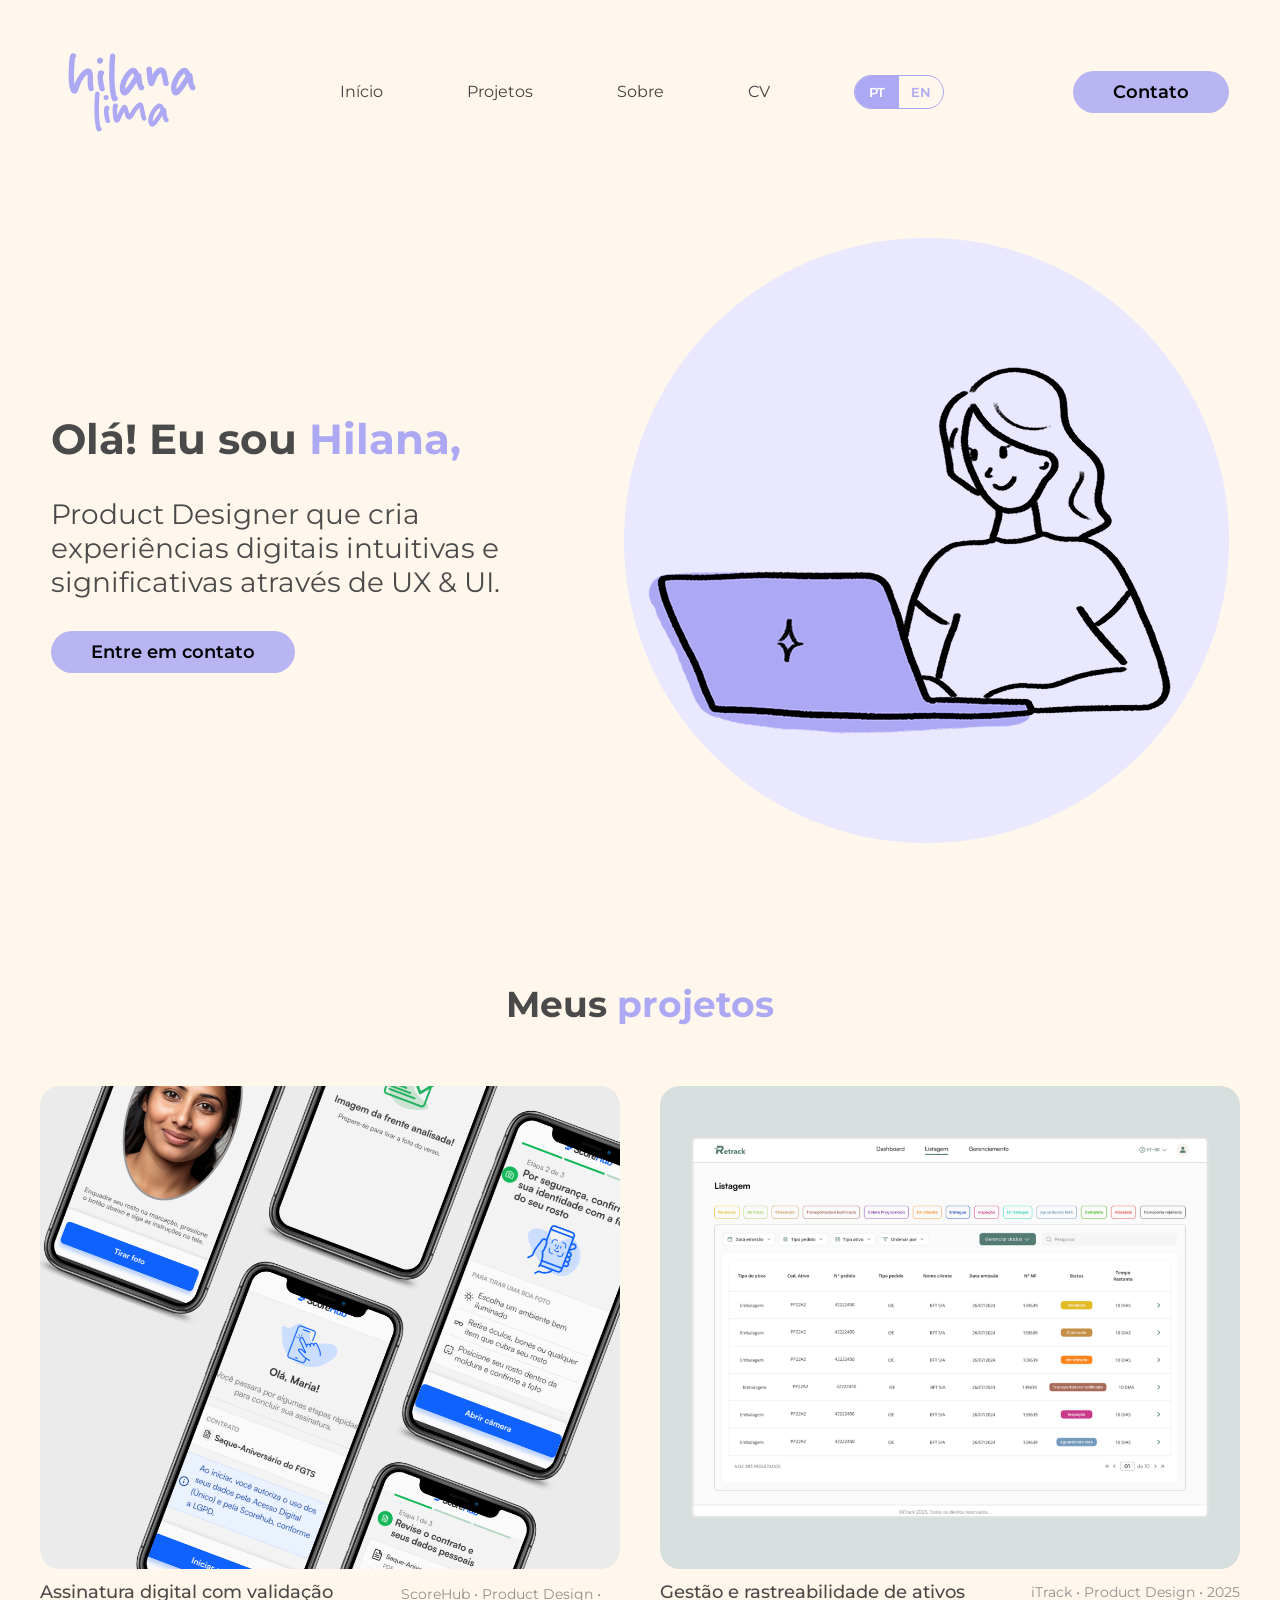
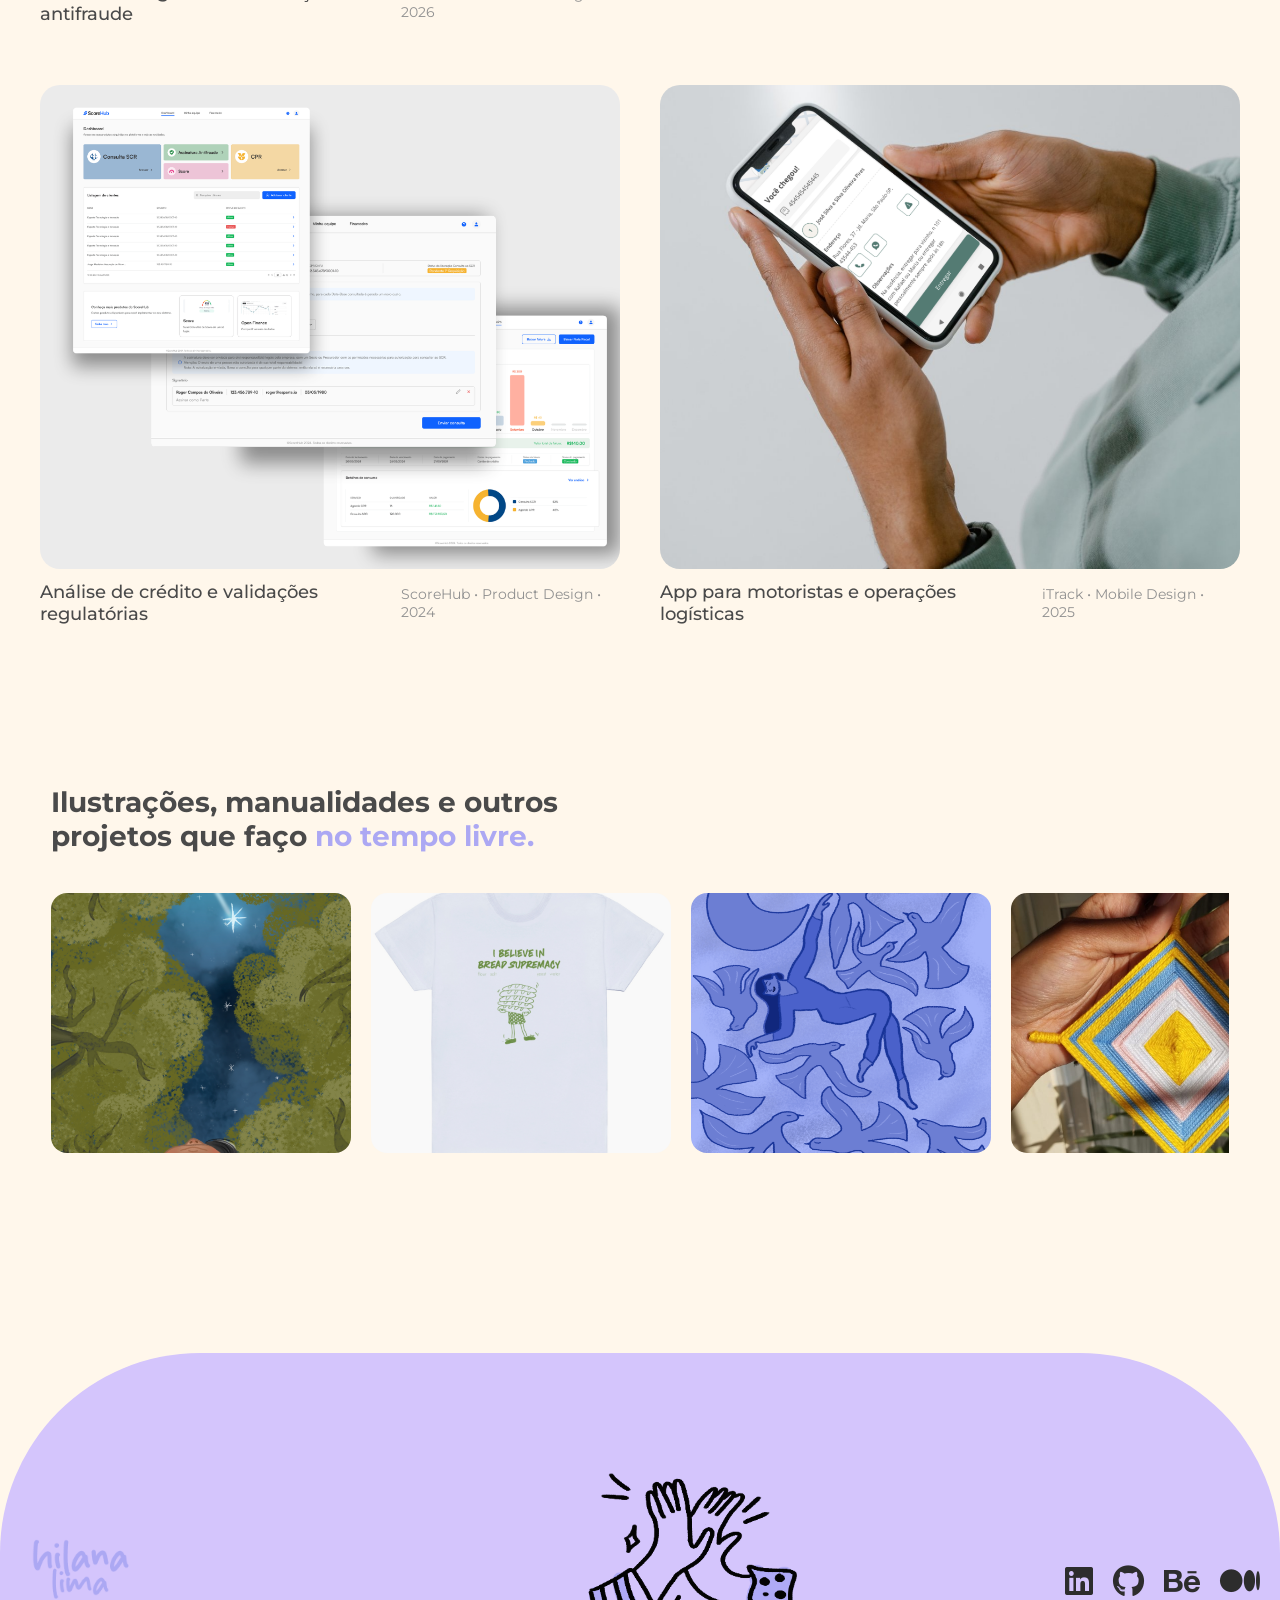
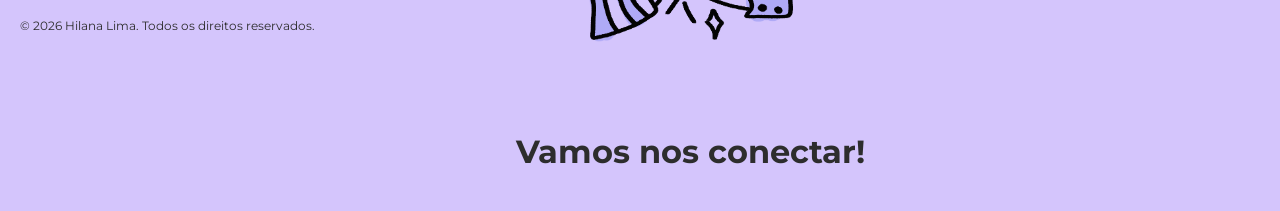
==== index.html @ 40848efa "add favicon" ====
<!DOCTYPE html>
<html lang="pt-br">
<head>
    <meta charset="UTF-8">
    <meta name="viewport" content="width=device-width, initial-scale=1.0">
    <!--GOOGLE FONTS-->
    <link rel="preconnect" href="https://fonts.googleapis.com">
<link rel="preconnect" href="https://fonts.gstatic.com" crossorigin>
<link href="https://fonts.googleapis.com/css2?family=Montserrat:ital,wght@0,100..900;1,100..900&display=swap" rel="stylesheet">
    <!--END GOOGLE FONTS-->
    <!--ICONS-->
    <link rel="stylesheet" href="https://cdnjs.cloudflare.com/ajax/libs/font-awesome/6.5.0/css/all.min.css">
    <link rel="stylesheet" href="style.css">
    <link rel="icon" type="image/png" href="favicon.png">
    <title>Hilana Lima</title>
</head>
<body>
    
  <header>
   <div class="interface">
    <div class="logo">
   <a href="#">
    <img src="Image/hilana lima.png" alt="Logo Lana">
   </a>
    </div><!--logo-->

      <nav class="menu-desktop">
      <ul>
          <li><a href="#">Início</a></li>
          <li><a href="#projetos">Projetos</a></li>
          <li><a href="sobre.html">Sobre</a></li>
          <li><a href="https://drive.google.com/file/d/184LMosZk4DZZ4bWqqgL7_3EDQ2qhJmb8/view?usp=sharing" target="_blank">CV</a></li>
                 <li>
        <div class="language-toggle">
          <span class="active">PT</span>
          <a href="en index.html">EN</a>
        </div>
      </li>
      </ul>
      </nav>

      <div class="btn-contato">
        <a href="https://www.linkedin.com/in/hilanalima/" target="_blank">
            <button>Contato</button>
        </a>
      </div>
   </div><!--interface-->

  </header>

     <main>
         <section class="topo-do-site">
          <div class="interface">
             <div class="flex">
                <div class="txt-topo-site">
                    <h1>Olá! Eu sou <span>Hilana,</span></h1>
                    <p>Product Designer que cria experiências digitais intuitivas e significativas através de UX & UI.</p>

                    <div class="btn-contato">
                        <a href="https://www.linkedin.com/in/hilanalima/" target="_blank">
                            <button>Entre em contato</button>
                        </a>
                    </div>
                </div><!--topo-site-->

                <div class="img-topo-site">
                    <img src="Image/icon.png" alt="">

                </div><!--img-topo-site-->
             </div><!--flex-->
          </div><!--interface-->
         </section>
         <section class="projetos" id="projetos">
  <div class="txt-projetos">
    <h2>Meus <span>projetos</span></h2>


    <div class="flex">

      <div class="card-projeto">

  <div class="img-projeto">
    <a href="assinatura.html">
      <img src="Image/card-assinatura.png" alt="Assinatura Antifraude">
    </a>
  </div>

  <div class="info-projeto">
    <h3>Assinatura digital com validação antifraude</h3>
    <p>ScoreHub • Product Design • 2026</p>
  </div>

</div>

      <div class="card-projeto">

        <div class="img-projeto">
          <a href="retrack.html">
      <img src="Image/retrack-projeto.png" alt="Projeto 2">
    </a>
        </div>

        <div class="info-projeto">
          <h3>Gestão e rastreabilidade de ativos</h3>
          <p>iTrack • Product Design • 2025</p>
        </div>

      </div>

      <div class="card-projeto">

  <div class="img-projeto">
    <a href="scorehub.html">
      <img src="Image/card-scorehub.png" alt="Projeto 1">
    </a>
  </div>

  <div class="info-projeto">
    <h3>Análise de crédito e validações regulatórias</h3>
    <p>ScoreHub • Product Design • 2024</p>
  </div>

</div>

      <div class="card-projeto">

  <div class="img-projeto">
    <a href="iship.html">
      <img src="Image/card-iship.png" alt="iShip">
    </a>
  </div>

  <div class="info-projeto">
    <h3>App para motoristas e operações logísticas</h3>
    <p>iTrack • Mobile Design • 2025</p>
  </div>

</div>


    </div>
  </div>
</section><!--carrossel infinito-->
<section class="carrossel">
  <div class="interface">

    <div class="topo-carrossel">
      <h2>
  Ilustrações, manualidades e outros projetos que faço 
  <span>no tempo livre.</span>
</h2>
    </div>

    <div class="carrossel-container">
      <div class="carrossel-track">

        <img src="Image/ilustra hope.png" alt="">
        <img src="Image/camisa.jpg" alt="">
        <img src="Image/ilustra birds.png" alt="">
        <img src="Image/mandala.jpeg" alt="">

        <!-- duplicadas -->
        <img src="Image/ilustra hope.png" alt="">
        <img src="Image/camisa.jpg" alt="">
        <img src="Image/ilustra birds.png" alt="">
        <img src="Image/mandala.jpeg" alt="">

      </div>
    </div>

  </div>
</section>
     </main>
<!-- footer -->
     <footer class="footer">
  <div class="interface footer-content"></div>
  

  <div class="interface footer-content">

    <!-- ESQUERDA -->
    <div class="footer-left">
      <img src="Image/hilana lima.png" alt="Logo" class="logo-footer">
      <p>© 2026 Hilana Lima. Todos os direitos reservados.</p>
    </div>

    <!-- MEIO -->
    <div class="footer-center">
      <img src="Image/high five purple.png" alt="Ilustração" class="ilustra-footer">
      <h2>Vamos nos conectar!</h2>
    </div>

    <!-- DIREITA -->
    <div class="footer-right">
  <a href="https://www.linkedin.com/in/hilanalima/?locale=pt_BR" target="_blank"><i class="fab fa-linkedin"></i></a>
  <a href="https://github.com/Lana333" target="_blank"><i class="fab fa-github"></i></a>
  <a href="https://www.behance.net/hilanalima" target="_blank"><i class="fab fa-behance"></i></a>
  <a href="https://medium.com/@hilanalima2002" target="_blank"><i class="fab fa-medium"></i></a>
</div>

  </div>
</footer>

</body>
</html>
---- style.css ----
/* GENERAL STYLE */
*{
    margin: 0;
    padding: 0;
    box-sizing: border-box;
    font-family: "Montserrat", sans-serif;
}

body{
    background-color: #fff7eb;
    height: 100vh;
}

.interface{
    max-width: 1280px;
    margin: 0 auto;
}

.flex{
    display: flex;
}

.btn-contato button{
    padding: 10px 40px;
    font-size: 18px;
    font-weight: 600;
    background-color: #aca8f3d7;
    border: 0;
    border-radius: 30px;
    cursor: pointer;
    transition: .2s;
}

/* HEADER STYLE */
header{
    padding: 40px 4%;
}

header > .interface{
    display: flex;
    align-items: center;
    justify-content: space-between;
}

header a{
    color: #424242;
    text-decoration: none;
    display: inline-block;
    transition: 0.2s;
}

header a:hover{
    color: #818181;
    transform: scale(1.05);
}

header nav ul{
    list-style-type: none;
}

header nav ul li{
    display: inline-block;
    padding: 0 40px;
}


.btn-contato button:hover{
    box-shadow: 0px 0px 8px #aca8f3d7;
}

/* TOP SITE */
section.topo-do-site{
    padding: 40px 4%;
}

section.topo-do-site .flex{
    align-items: center;
    justify-content: center;
    gap: 90px;
}

.topo-do-site h1{
    color: #4a4a4a;
    font-size: 42px;
}

.topo-do-site .txt-topo-site h1 span{
    color: #aca8f3;
}

.topo-do-site .txt-topo-site p{
    color: #4a4a4a;
    margin: 32px 0;
    font-size: 28px;
}

.topo-do-site .img-topo-site img{
    position: relative;
    animation: flutuar 2s ease-in-out infinite alternate;
}

@keyframes flutuar{
    0%{
        top: 0;
    }
    100%{
        top: 30px;
    }
}

/* PROJETOS */

section.projetos {
    padding: 80px 4%;
}

.projetos h2 {
    color: #4a4a4a;
    font-size: 36px;
    text-align: center;
    margin-bottom: 60px;
}

.projetos .txt-projetos h2 span{
    color: #aca8f3;
}

.projetos .flex {
    display: grid;
    grid-template-columns: repeat(2, 580px);
    gap: 60px 40px;
    justify-content: center;
    align-items: start;
}

.card-projeto{
    width: 100%;
    max-width: 580px;
}

@media screen and (max-width: 1100px) {
    .projetos .flex {
        grid-template-columns: 1fr;
    }

    .card-projeto {
        width: 100%;
    }
}

.img-projeto {
    border-radius: 20px;
    overflow: hidden;
    transition: 0.3s;
}

.img-projeto img {
    width: 100%;
    display: block;
    transition: 0.3s;
}

.img-projeto:hover {
    box-shadow: 0px 0px 10px #aca8f3;
}

.img-projeto:hover img {
    transform: scale(1.05);
}

.info-projeto {
    display: flex;
    justify-content: space-between;
    align-items: center;
    margin-top: 12px;
}

.info-projeto h3 {
    color: #4a4a4a;
    font-size: 18px;
    font-weight: 500;
}

.info-projeto p {
    color: #919191;
    font-size: 14px;
}

html {
    scroll-behavior: smooth;
}

/* CARROSSEL */

section.carrossel {
    padding: 80px 4%;
}

.topo-carrossel h2 {
    color: #4a4a4a;
    font-size: 28px;
    max-width: 600px;
    margin-bottom: 40px;
}

.topo-carrossel h2 span {
    color: #aca8f3; /* mudei a cor yees */
}

.carrossel-container {
    overflow: hidden;
}

.carrossel-track {
    display: flex;
    gap: 20px;
    width: max-content;
    animation: scroll 20s linear infinite;
}

.carrossel-track img {
    width: 300px;
    height: 260px;
    object-fit: cover;
    border-radius: 16px;
}

@keyframes scroll {
    0% {
        transform: translateX(0);
    }
    100% {
        transform: translateX(-50%);
    }
}

/* SOBRE */

section.sobre {
    padding: 80px 4%;
}

.sobre .flex {
    align-items: center;
    justify-content: space-between;
    gap: 60px;
}

.txt-sobre {
    max-width: 600px;
}

.txt-sobre h1 {
    font-size: 100px;
    margin-bottom: 20px;
}

.txt-sobre h1 span {
    color: #aca8f3;
}

.txt-sobre p {
    color: #4a4a4a;
    margin-bottom: 20px;
    line-height: 1.6;
}

.img-sobre img {
    width: 500px;
    border-radius: 20px;
}

.txt-sobre a {
    color: #aca8f3;
    font-weight: 500;
    text-decoration: none;
}

.txt-sobre a:hover {
    text-decoration: underline;
    text-decoration-style: wavy;
}

/* FOOTER */

.footer {
    background-color: #d4c5fc;
    margin-top: 120px;
    padding: 40px 20px;

    border-top-left-radius: 200px;
    border-top-right-radius: 200px;
}

/* CONTEÚDO */
.footer-content {
    display: flex;
    justify-content: space-between;
    align-items: center;
}

/* ESQUERDA */
.footer-left {
    color: #2D2D2D;
    font-size: 12px;
}

.logo-footer {
    width: 120px;
    margin-bottom: 10px;
}

/* MEIO */
.footer-center {
    text-align: center;
}

.footer-center h2 {
    color: #2D2D2D;
    font-size: 32px;
    margin-top: 20px;
}

.ilustra-footer {
    width: 300px;
}

/* DIREITA */
.footer-right {
    display: flex;
    gap: 20px;
}

.footer-right a {
    color: #2D2D2D;
    font-size: 32px;
    transition: 0.3s;
}

.footer-right a:hover {
    transform: translateY(-5px);
}

/* =========================
   CASE SCOREHUB
========================= */

.case-hero {
    padding: 120px 4% 80px;
    background: linear-gradient(180deg, #fff7eb 0%, #fff7eb 100%);
}

.case-tag {
    display: inline-block;
    color: #1261FF;
    font-size: 13px;
    font-weight: 600;
    margin-bottom: 18px;
    letter-spacing: 0.02em;
}

.case-hero h1 {
    font-size: clamp(48px, 8vw, 96px);
    color: #171717;
    line-height: 1;
    margin-bottom: 24px;
}

.case-hero p {
    max-width: 760px;
    color: #4A4A4A;
    font-size: 22px;
    line-height: 1.5;
    margin-bottom: 56px;
}

.hero-image-card {
    background: #fff;
    border: 1px solid #E6EAF0;
    border-radius: 28px;
    padding: 18px;
    box-shadow: 0 24px 70px rgba(18, 97, 255, 0.10);
}

.hero-image-card img {
    width: 100%;
    display: block;
    border-radius: 18px;
}

/* OVERVIEW */

.case-overview {
    padding: 90px 4%;
}

.case-grid {
    display: grid;
    grid-template-columns: 280px 1fr;
    gap: 90px;
    align-items: start;
}

.case-sidebar {
    position: sticky;
    top: 100px;
}

.case-info {
    padding-bottom: 28px;
    margin-bottom: 28px;
    border-bottom: 1px solid #EAEAEA;
}

.case-info h4 {
    color: #9A9A9A;
    font-size: 13px;
    margin-bottom: 10px;
    text-transform: uppercase;
    letter-spacing: 0.06em;
}

.case-info p {
    color: #333;
    font-size: 14px;
    line-height: 1.6;
}

.case-content {
    max-width: 760px;
}

.case-content h2,
.section-header h2 {
    color: #171717;
    font-size: clamp(32px, 4vw, 52px);
    line-height: 1.12;
    margin-bottom: 28px;
}

.case-content p,
.case-section p {
    color: #555;
    font-size: 17px;
    line-height: 1.8;
    margin-bottom: 20px;
}

/* SEÇÕES */

.case-section {
    padding: 110px 4%;
}

.soft-bg {
    background: #fff7eb;
}

.section-header {
    max-width: 850px;
    margin-bottom: 48px;
}

.section-header span {
    display: block;
    color: #1261FF;
    font-size: 13px;
    font-weight: 700;
    margin-bottom: 14px;
    text-transform: uppercase;
    letter-spacing: 0.08em;
}

.two-columns {
    display: grid;
    grid-template-columns: 1.1fr 0.9fr;
    gap: 70px;
    align-items: start;
}

.large-text {
    max-width: 900px;
    font-size: 20px !important;
    line-height: 1.75 !important;
    color: #424242 !important;
}

/* BOXES */

.highlight-box {
    background: #FFFFFF;
    border: 1px solid #E2E8F0;
    border-radius: 24px;
    padding: 34px;
    box-shadow: 0 18px 50px rgba(0, 0, 0, 0.04);
}

.highlight-box h3 {
    color: #171717;
    font-size: 22px;
    margin-bottom: 12px;
}

.highlight-box p {
    margin-bottom: 0;
}

.case-list {
    list-style: none;
}

.case-list li {
    color: #333;
    font-size: 16px;
    line-height: 1.6;
    padding: 18px 0;
    border-bottom: 1px solid #E6E6E6;
}

.case-list li::before {
    content: "→";
    color: #1261FF;
    margin-right: 10px;
}

/* IMAGENS */

.spacing-top {
    margin-top: 54px;
}

.case-image {
    background: #FFFFFF;
    border: 1px solid #E6EAF0;
    border-radius: 26px;
    padding: 16px;
    box-shadow: 0 18px 60px rgba(0, 0, 0, 0.05);
}

.case-image img {
    width: 100%;
    display: block;
    border-radius: 18px;
}

.case-image p {
    color: #888;
    font-size: 13px;
    line-height: 1.5;
    margin: 14px 8px 4px;
}

.image-grid {
    display: grid;
    grid-template-columns: repeat(2, 1fr);
    gap: 34px;
}

/* GRIDS */

.responsibilities-grid,
.modules-grid,
.impact-grid {
    display: grid;
    gap: 18px;
    margin-top: 44px;
}

.responsibilities-grid {
    grid-template-columns: repeat(3, 1fr);
}

.modules-grid {
    grid-template-columns: repeat(3, 1fr);
}

.responsibilities-grid div,
.modules-grid div {
    background: #1261FF;
    border: 1px solid #E6EAF0;
    border-radius: 18px;
    padding: 22px;
    color: #ffffff;
    font-weight: 500;
}

.modules-grid div {
    background: #ffffff;
    color: #1261FF;
}

/* IMPACTO */

.impact-section {
    background: #1261FF;
}

.impact-section .section-header span,
.impact-section .section-header h2 {
    color: #FFFFFF;
}

.impact-grid {
    grid-template-columns: repeat(3, 1fr);
}

.impact-grid div {
    background: rgba(255, 255, 255, 0.12);
    border: 1px solid rgba(255, 255, 255, 0.22);
    border-radius: 24px;
    padding: 30px;
}

.impact-grid strong {
    color: #FFFFFF;
    font-size: 20px;
    display: block;
    margin-bottom: 12px;
}

.impact-grid p {
    color: #EAF1FF;
    margin-bottom: 0;
}

/* NEXT CASE */

.next-case {
    padding: 80px 4%;
    background: #fff7eb;
}

.next-case p {
    color: #888;
    margin-bottom: 10px;
}

.next-case a {
    color: #1261FF;
    font-size: 32px;
    font-weight: 700;
    text-decoration: none;
}

/* RESPONSIVO */

@media screen and (max-width: 900px) {
    .case-grid,
    .two-columns,
    .image-grid,
    .responsibilities-grid,
    .modules-grid,
    .impact-grid {
        grid-template-columns: 1fr;
    }

    .case-sidebar {
        position: static;
    }

    .case-hero {
        padding-top: 90px;
    }

    .case-hero p {
        font-size: 18px;
    }

    .case-section {
        padding: 80px 4%;
    }

    .figma-placeholder {
        height: 280px;
    }
}

/* =========================
   CASE RETRACK
========================= */

.retrack-hero {
    background: linear-gradient(180deg, #fff7eb 0%, #fff7eb 100%);
}

.retrack-tag,
.retrack-header span {
    color: #4F7F68;
}

.retrack-card {
    box-shadow: 0 24px 70px rgba(79, 127, 104, 0.14);
}

.retrack-highlight {
    border-color: #DDE9E2;
}

.retrack-highlight h3 {
    color: #2F4E40;
}

.retrack-responsibilities div {
    background: #547b73;
    border: 1px solid #DDE9E2;
    color: #FFFFFF !important;
}
.retrack-modules div {
    background: #F3F8F5;
    color: #2F4E40;
    border-color: #DDE9E2;
}

.retrack-impact {
    background: #2F4E40;
}

.retrack-impact .section-header span,
.retrack-impact .section-header h2 {
    color: #FFFFFF;
}

/* Cards outros projetos */

.outros-projetos {
    padding: 120px 4%;
}

.outros-projetos h2 {
    font-size: 42px;
    color: #4a4a4a;
    margin-bottom: 16px;
}

.outros-projetos-subtitle {
    color: #7a7a7a;
    margin-bottom: 40px;
    max-width: 520px;
    line-height: 1.6;
}

.outros-cards-projetos {
    display: flex;
    gap: 24px;
    flex-wrap: wrap;
}

.outro-card-projeto {
    width: 380px;
    background: #ffffff;
    border: 1px solid #EAEAEA;
    border-radius: 28px;
    padding: 28px;
    text-decoration: none;
    transition: .3s;
}

.outro-card-projeto::before {
    content: "";
    display: block;
    width: 100%;
    height: 4px;
    background: #ACA8F3;
    border-radius: 999px;
    margin-bottom: 20px;
}

.outro-card-projeto:hover {
    transform: translateY(-4px);
    border-color: #ACA8F3;
    box-shadow: 0 12px 30px rgba(172,168,243,.18);
}

.outro-card-topo {
    display: flex;
    align-items: center;
    justify-content: space-between;
    color: #a8a8a8;
    font-size: 14px;
    margin-bottom: 24px;
}

.outro-card-projeto h3 {
    color: #4a4a4a;
    font-size: 28px;
    line-height: 1.3;
    font-weight: 500;
}

@media screen and (max-width: 900px) {
    .outro-card-projeto {
        width: 100%;
    }

    .outro-card-projeto h3 {
        font-size: 24px;
    }
}
/* BACK TO TOP */

.back-to-top{
    position: fixed;

    right: 30px;
    bottom: 30px;

    width: 52px;
    height: 52px;

    background: #ACA8F3;
    color: white;

    border-radius: 50%;

    display: flex;
    align-items: center;
    justify-content: center;

    text-decoration: none;

    font-size: 24px;
    font-weight: 600;

    box-shadow: 0 8px 24px rgba(172,168,243,.35);

    transition: .3s;

    z-index: 999;
}

.back-to-top:hover{
    transform: translateY(-4px);
    background: #9A95EF;
}

/* =========================
   CASE ISHIP
========================= */

.iship-hero {
    background: linear-gradient(180deg, #fff7eb 0%, #fff7eb 100%);
}

.iship-tag,
.iship-header span {
    color: #4F7F68;
}

.iship-card {
    box-shadow: 0 24px 70px rgba(79, 127, 104, 0.14);
}

.iship-highlight {
    border-color: #DDE9E2;
}

.iship-highlight h3 {
    color: #2F4E40;
}

.iship-responsibilities div {
    background: #F3F8F5;
    border: 1px solid #DDE9E2;
    color: #4F7F68 !important;
}

.iship-modules div {
    background: #F3F8F5;
    color: #2F4E40;
    border-color: #DDE9E2;
}

.iship-impact {
    background: #2F4E40;
}

.iship-impact .section-header span,
.iship-impact .section-header h2 {
    color: #FFFFFF;
}

.iship-ecosystem{
    display:flex;
    align-items:center;
    justify-content:center;
    gap:20px;
    margin-top:60px;
    flex-wrap:wrap;
}

.eco-card{
    width:260px;
    background:#fff;
    border:1px solid #DDE9E2;
    border-radius:24px;
    padding:28px;
    text-align:center;
}

.eco-card span{
    display:block;
    color:#4F7F68;
    font-weight:600;
    margin-bottom:12px;
}

.eco-card p{
    margin:0;
    color:#666;
    font-size:15px;
    line-height:1.6;
}

.eco-arrow{
    font-size:28px;
    color:#4F7F68;
    font-weight:600;
}

/* =========================
   CASE ASSINATURA
========================= */

.assinatura-hero {
    background: linear-gradient(180deg, #fff7eb 0%, #fff7eb 100%);
}

.assinatura-tag,
.assinatura-header span {
    color: #1261FF;
}

.assinatura-card {
    box-shadow: 0 24px 70px rgba(18, 97, 255, 0.12);
}

.assinatura-highlight {
    border-color: #DDE8FF;
}

.assinatura-highlight h3 {
    color: #1261FF;
}

.assinatura-modules div {
    background: #ffffff;
    color: #1261FF;
    border-color: #DDE8FF;
}

.assinatura-responsibilities div {
    background: #1261FF;
    border: 1px solid #DDE8FF;
    color: #ffffff !important;
}

.assinatura-impact {
    background: #0A4FE3;
}

.assinatura-impact .section-header span,
.assinatura-impact .section-header h2 {
    color: #FFFFFF;
}

/* MÉTRICAS */

.assinatura-metrics {
    grid-template-columns: repeat(4, 1fr);
}

.assinatura-metrics div {
    background: #ffffff;
    border: 1px solid #DDE8FF;
}

.assinatura-metrics strong {
    color: #1261FF;
    font-size: 42px;
}

.assinatura-metrics p {
    color: #4a4a4a;
}

/* INSIGHTS */

.insights-grid {
    display: grid;
    grid-template-columns: repeat(3, 1fr);
    gap: 24px;
    margin-top: 44px;
}

.insight-card {
    background: #ffffff;
    border: 1px solid #E6EAF0;
    border-radius: 24px;
    padding: 30px;
    box-shadow: 0 18px 60px rgba(0, 0, 0, 0.04);
}

.insight-card span {
    display: block;
    color: #1261FF;
    font-size: 14px;
    font-weight: 700;
    margin-bottom: 18px;
}

.insight-card h3 {
    color: #171717;
    font-size: 22px;
    line-height: 1.3;
    margin-bottom: 14px;
}

.insight-card p {
    color: #555;
    font-size: 15px;
    line-height: 1.7;
    margin: 0;
}

@media screen and (max-width: 900px) {
    .assinatura-metrics,
    .insights-grid {
        grid-template-columns: 1fr;
    }
}
.case-video{
    max-width: 420px;
    margin: 60px auto 0;
}

.case-video video{
    width: 100%;
    display: block;
    border-radius: 28px;
    background: #000;
    box-shadow: 0 20px 60px rgba(0,0,0,.08);
}

.case-video p{
    margin-top: 16px;
    text-align: center;
    color: #7A7A7A;
    font-size: 14px;
    line-height: 1.6;
}

.iteration-split{
    display:grid;
    grid-template-columns: 300px 1fr;
    gap:56px;
    align-items:center;
}

.iteration-video-small{
    max-width:300px;
    margin:0;
}

.iteration-card-list{
    background:rgba(255,255,255,.62);
    border:1px solid rgba(18,97,255,.14);
    border-radius:28px;
    padding:34px;
    backdrop-filter: blur(8px);
}

.iteration-card-list h3{
    color:#171717;
    font-size:24px;
    margin-bottom:22px;
}

.iteration-card-list ul{
    list-style:none;
    display:grid;
    gap:16px;
}

.iteration-card-list li{
    color:#4a4a4a;
    font-size:15px;
    line-height:1.6;
}

.iteration-card-list li::before{
    content:"✓";
    color:#1261FF;
    font-weight:700;
    margin-right:10px;
}

@media screen and (max-width:900px){
    .iteration-split{
        grid-template-columns:1fr;
    }

    .iteration-video-small{
        max-width:300px;
        margin:0 auto;
    }
}
.language-toggle{
    display:flex;
    align-items:center;
    border:1px solid #ACA8F3;
    border-radius:999px;
    overflow:hidden;
    height:34px;
}

.language-toggle span,
.language-toggle a{
    width:44px;
    text-align:center;
    line-height:34px;
    text-decoration:none;
    font-size:13px;
    font-weight:600;
}

.language-toggle .active{
    background:#ACA8F3;
    color:#fff;
}

.language-toggle a{
    color:#ACA8F3;
}
body {
    animation: pageFade .45s ease;
}

@keyframes pageFade {
    from {
        opacity: 0;
        transform: translateY(8px);
    }

    to {
        opacity: 1;
        transform: translateY(0);
    }
}
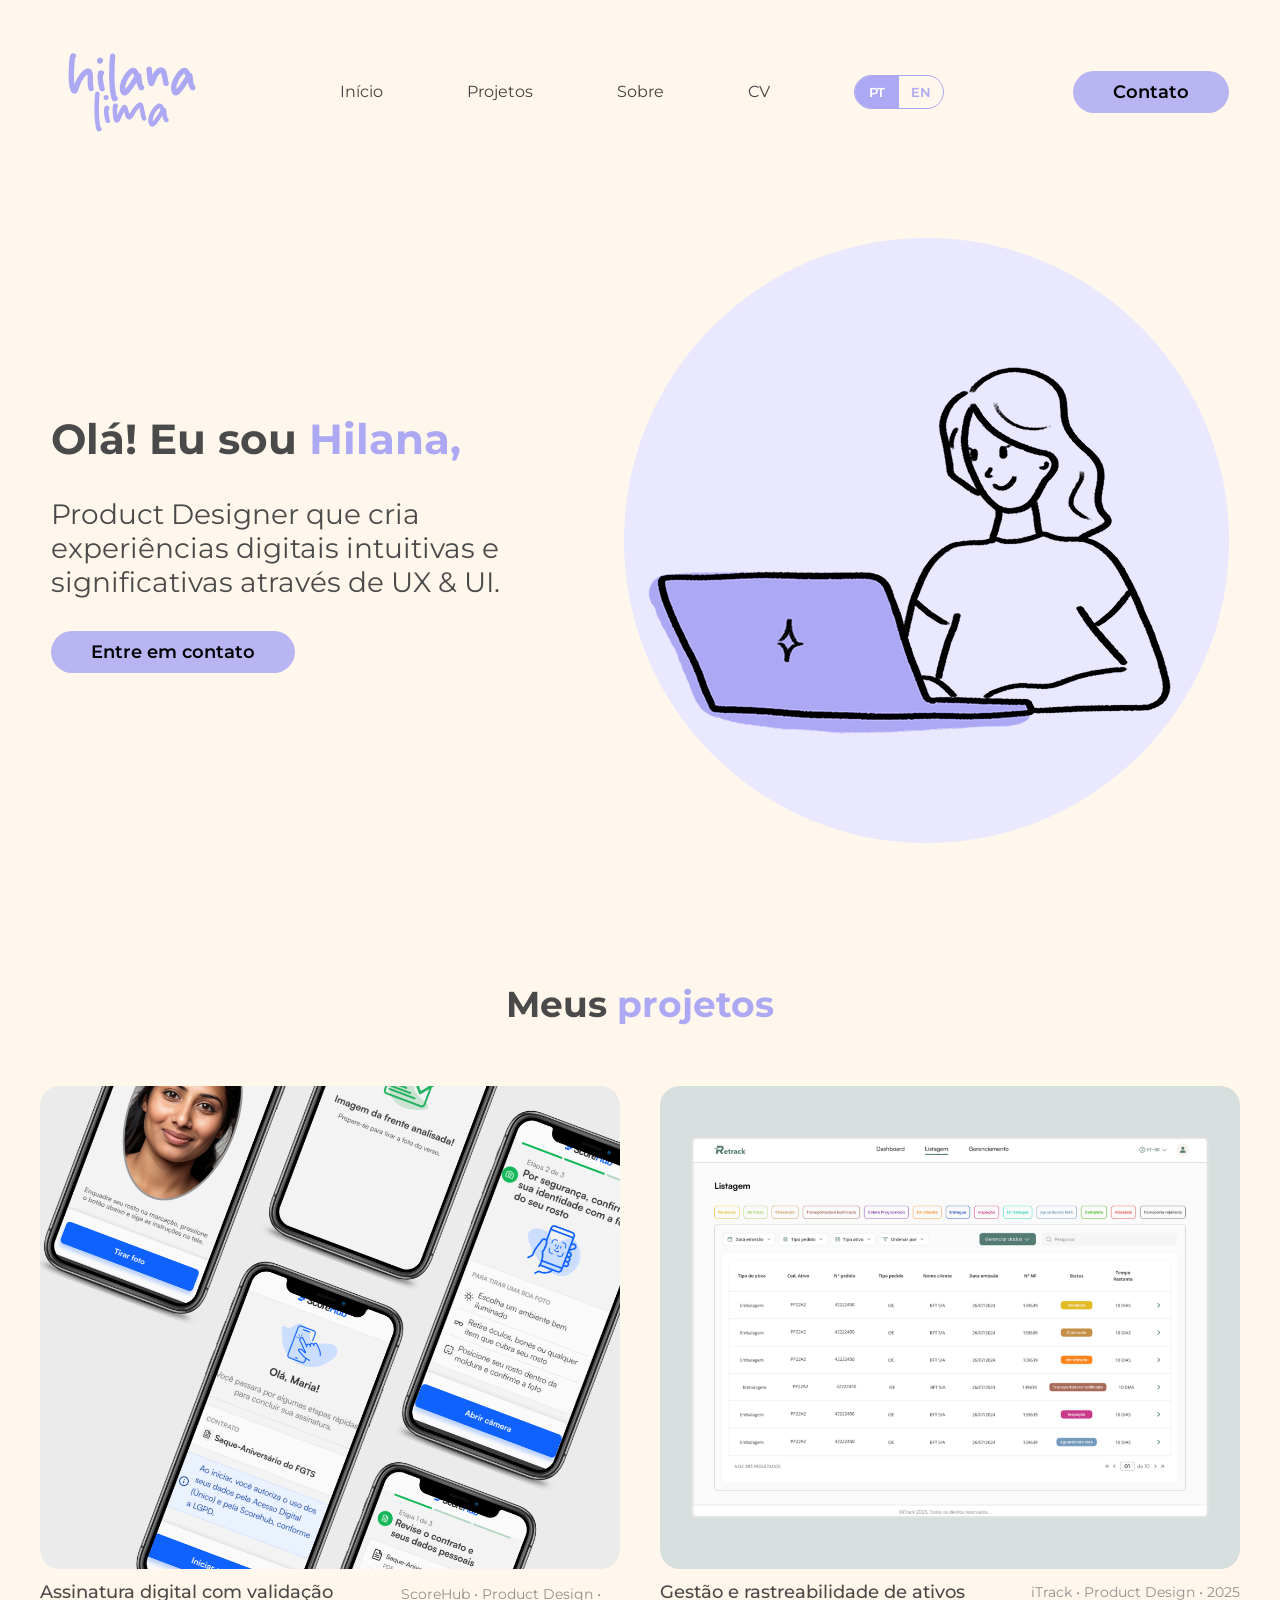
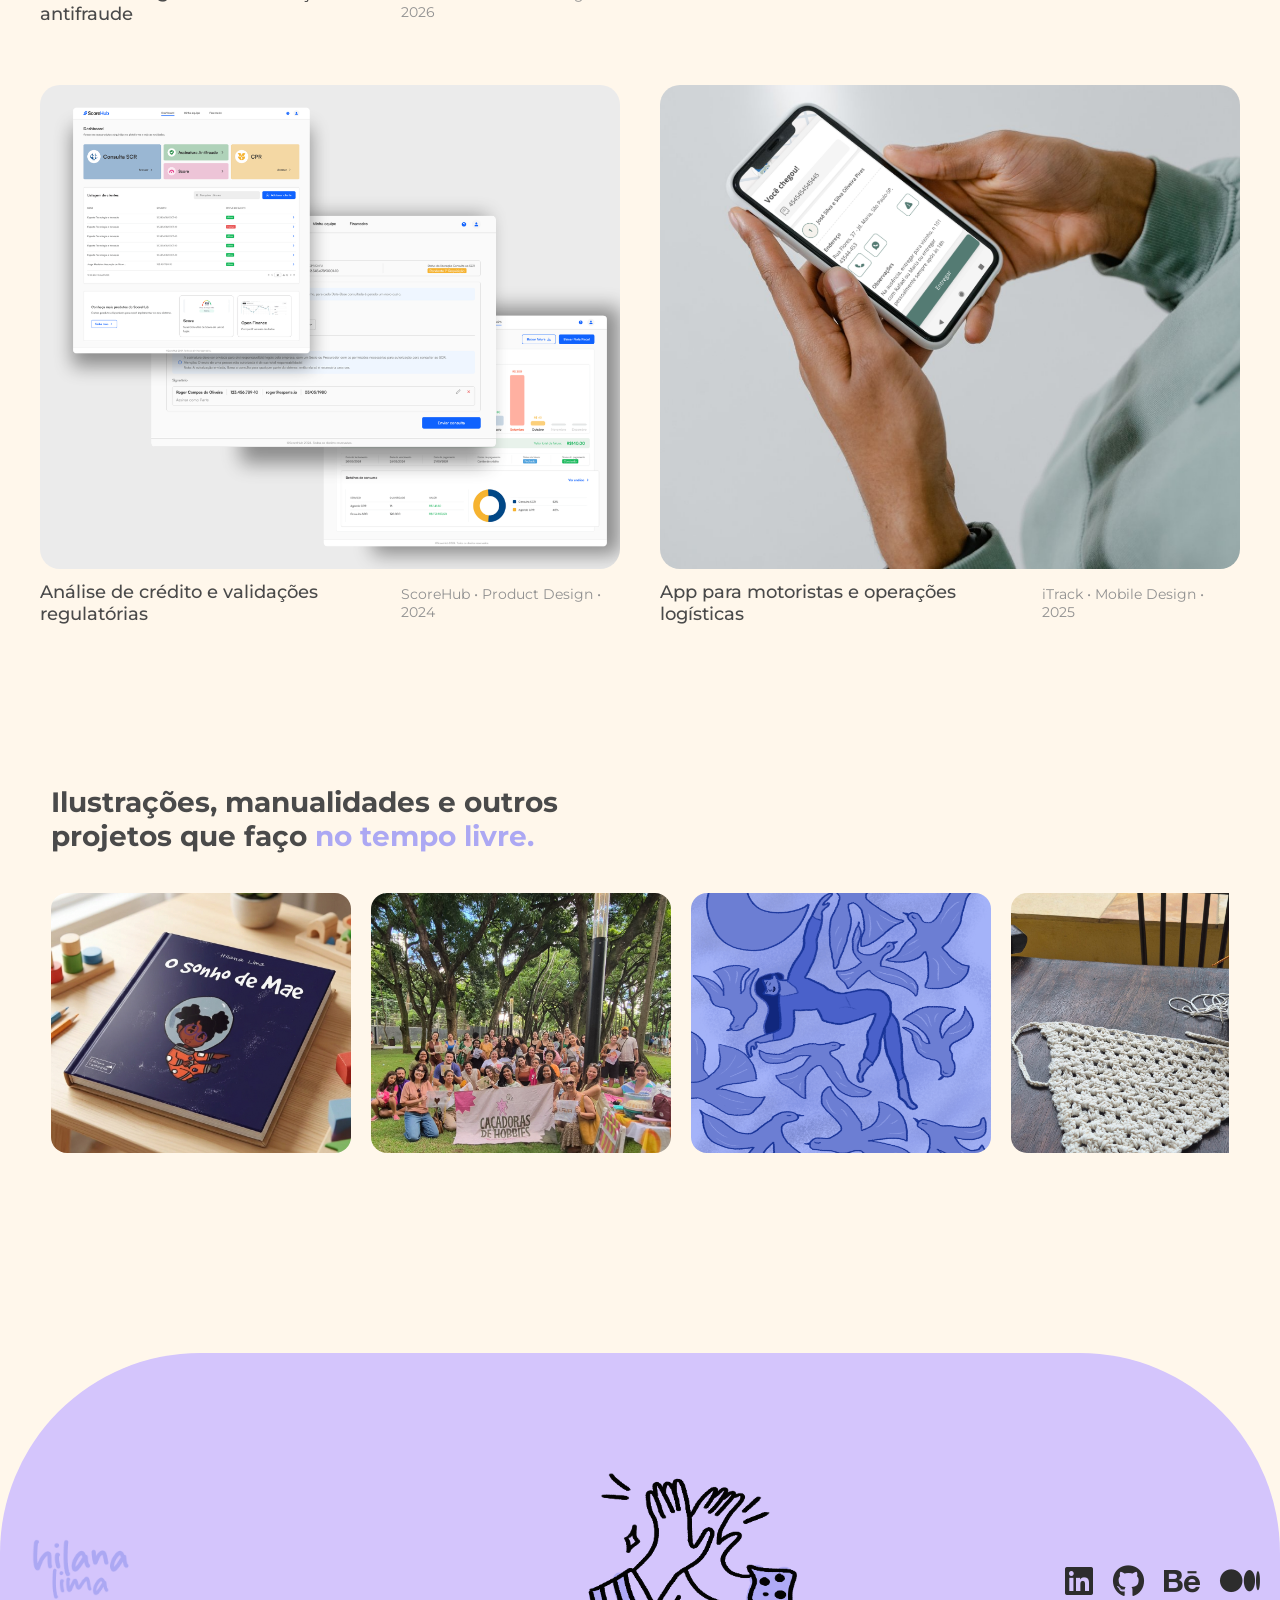
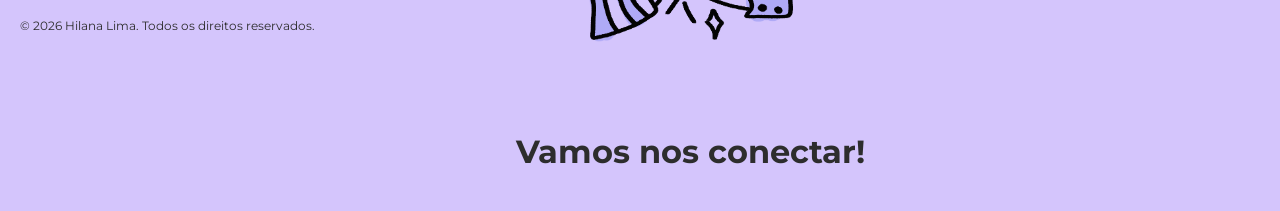
==== commit ffffc54a: "update cv and images" ====
--- a/index.html
+++ b/index.html
@@ -11,7 +11,7 @@
     <!--ICONS-->
     <link rel="stylesheet" href="https://cdnjs.cloudflare.com/ajax/libs/font-awesome/6.5.0/css/all.min.css">
     <link rel="stylesheet" href="style.css">
-    <link rel="icon" type="image/png" href="favicon.png">
+    <link rel="icon" type="image/png" href="Image/favicon.png">
     <title>Hilana Lima</title>
 </head>
 <body>
@@ -29,7 +29,7 @@
           <li><a href="#">Início</a></li>
           <li><a href="#projetos">Projetos</a></li>
           <li><a href="sobre.html">Sobre</a></li>
-          <li><a href="https://drive.google.com/file/d/184LMosZk4DZZ4bWqqgL7_3EDQ2qhJmb8/view?usp=sharing" target="_blank">CV</a></li>
+          <li><a href="https://drive.google.com/file/d/1BobPVqc6r4iA_IaGcTiUYF-Xiup8Fmxu/view?usp=drive_link" target="_blank">CV</a></li>
                  <li>
         <div class="language-toggle">
           <span class="active">PT</span>
@@ -154,16 +154,16 @@
     <div class="carrossel-container">
       <div class="carrossel-track">
 
-        <img src="Image/ilustra hope.png" alt="">
-        <img src="Image/camisa.jpg" alt="">
+        <img src="Image/O sonho de Mae.jpg" alt="">
+        <img src="Image/20260426_162947(1)(1).jpg" alt="">
         <img src="Image/ilustra birds.png" alt="">
-        <img src="Image/mandala.jpeg" alt="">
+        <img src="Image/20260830_154754.jpg" alt="">
 
         <!-- duplicadas -->
-        <img src="Image/ilustra hope.png" alt="">
-        <img src="Image/camisa.jpg" alt="">
+        <img src="Image/O sonho de Mae.jpg" alt="">
+        <img src="Image/20260426_162947(1)(1).jpg" alt="">
         <img src="Image/ilustra birds.png" alt="">
-        <img src="Image/mandala.jpeg" alt="">
+        <img src="Image/20260830_154754.jpg" alt="">
 
       </div>
     </div>
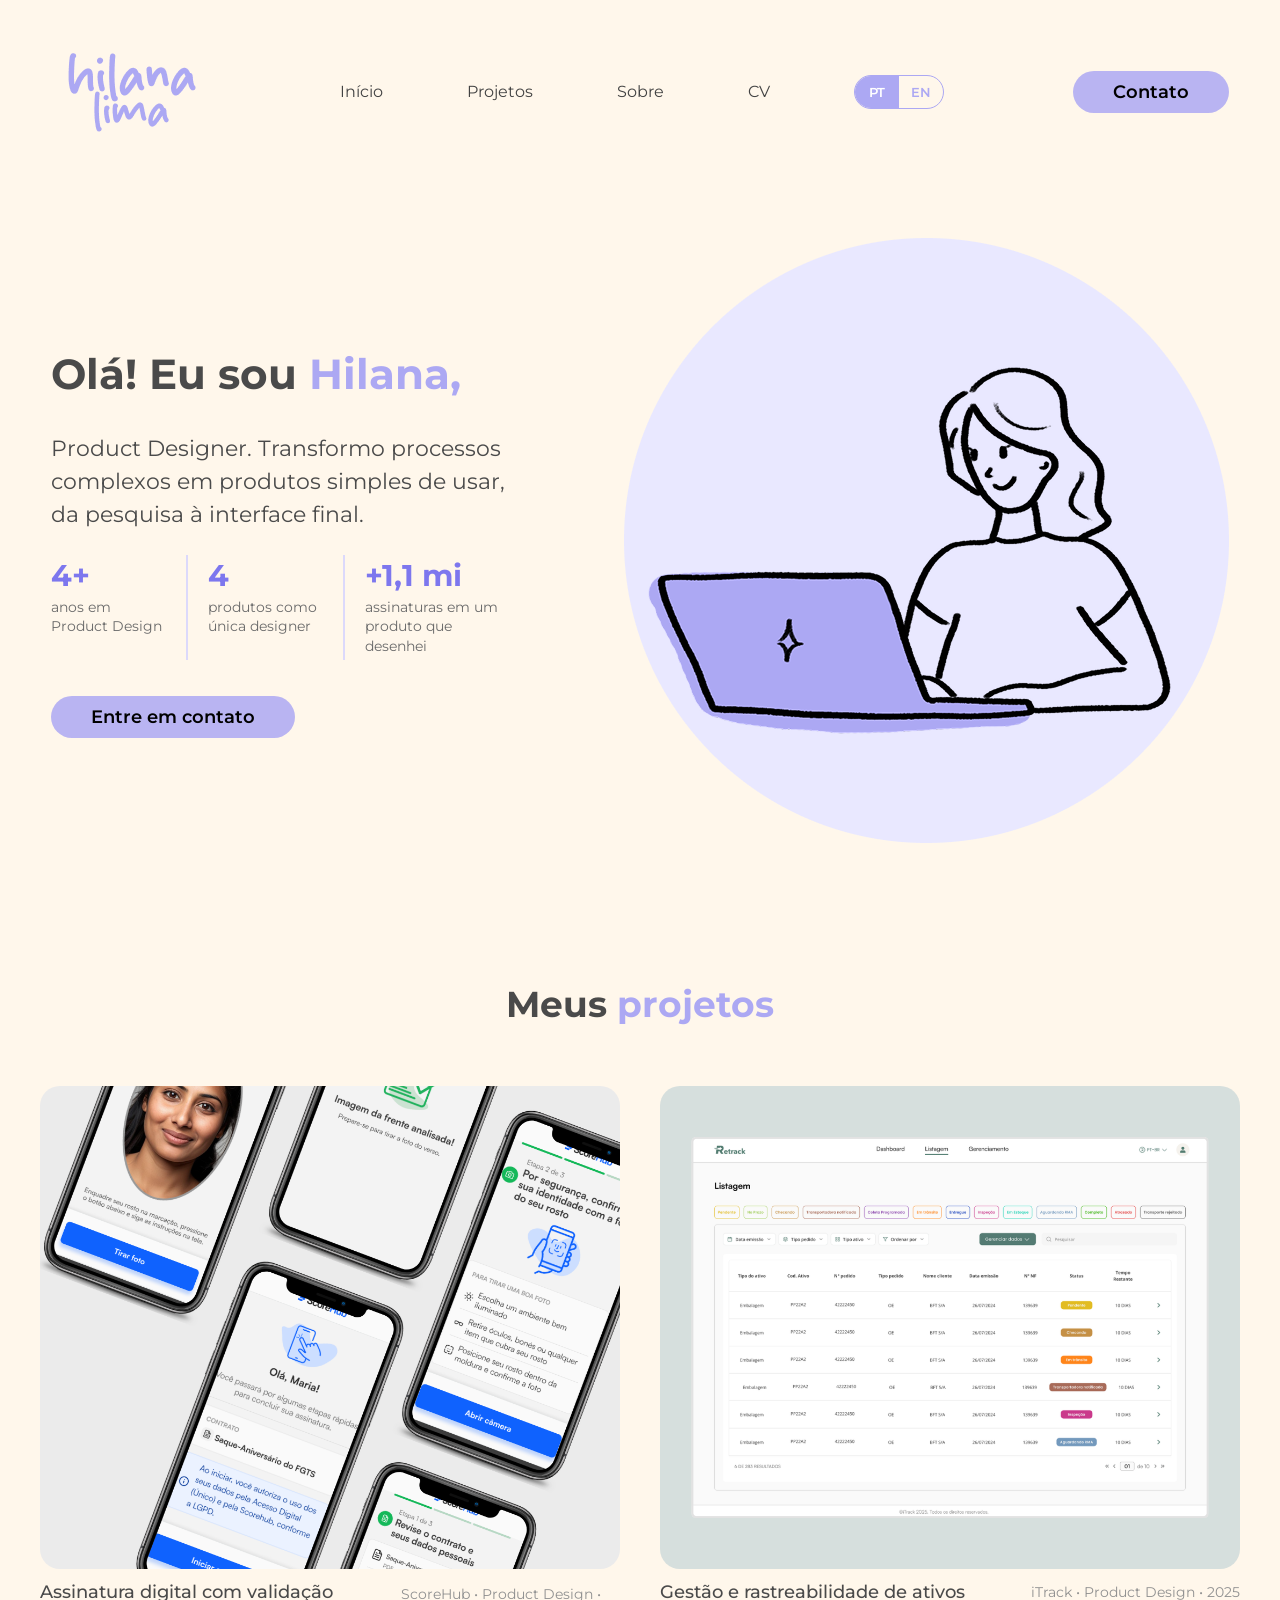
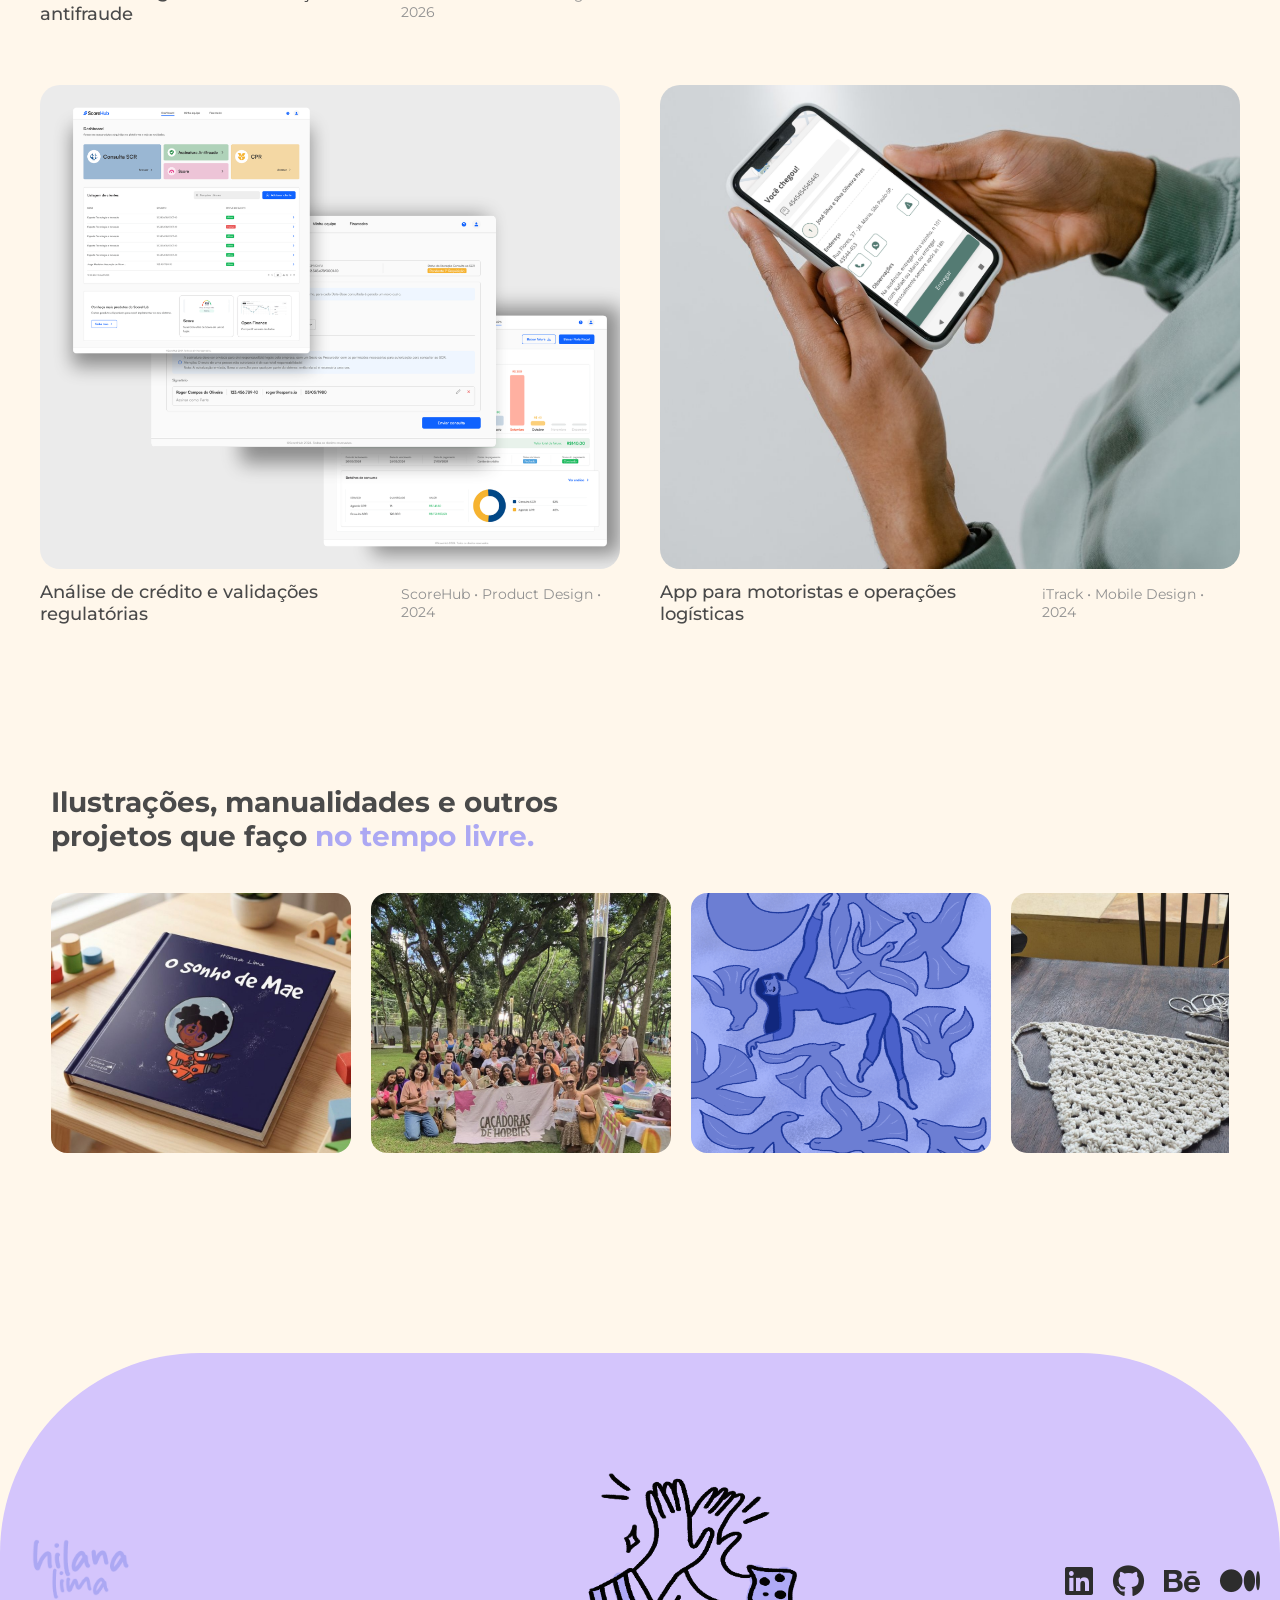
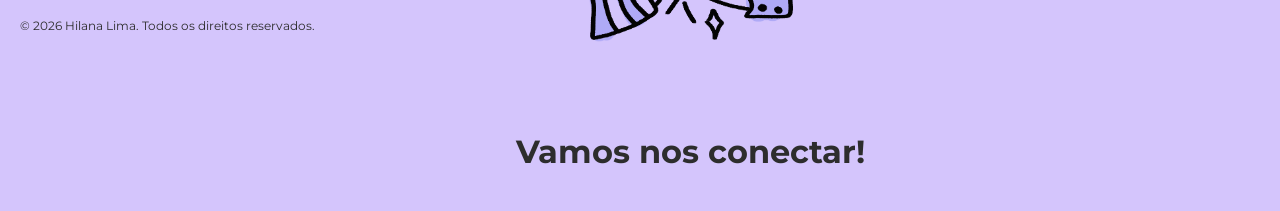
==== commit da190930: "actual cv, about me, cases" ====
--- a/index.html
+++ b/index.html
@@ -1,205 +1,218 @@
-<!DOCTYPE html>
-<html lang="pt-br">
-<head>
-    <meta charset="UTF-8">
-    <meta name="viewport" content="width=device-width, initial-scale=1.0">
-    <!--GOOGLE FONTS-->
-    <link rel="preconnect" href="https://fonts.googleapis.com">
-<link rel="preconnect" href="https://fonts.gstatic.com" crossorigin>
-<link href="https://fonts.googleapis.com/css2?family=Montserrat:ital,wght@0,100..900;1,100..900&display=swap" rel="stylesheet">
-    <!--END GOOGLE FONTS-->
-    <!--ICONS-->
-    <link rel="stylesheet" href="https://cdnjs.cloudflare.com/ajax/libs/font-awesome/6.5.0/css/all.min.css">
-    <link rel="stylesheet" href="style.css">
-    <link rel="icon" type="image/png" href="Image/favicon.png">
-    <title>Hilana Lima</title>
-</head>
-<body>
-    
-  <header>
-   <div class="interface">
-    <div class="logo">
-   <a href="#">
-    <img src="Image/hilana lima.png" alt="Logo Lana">
-   </a>
-    </div><!--logo-->
-
-      <nav class="menu-desktop">
-      <ul>
-          <li><a href="#">Início</a></li>
-          <li><a href="#projetos">Projetos</a></li>
-          <li><a href="sobre.html">Sobre</a></li>
-          <li><a href="https://drive.google.com/file/d/1BobPVqc6r4iA_IaGcTiUYF-Xiup8Fmxu/view?usp=drive_link" target="_blank">CV</a></li>
-                 <li>
-        <div class="language-toggle">
-          <span class="active">PT</span>
-          <a href="en index.html">EN</a>
-        </div>
-      </li>
-      </ul>
-      </nav>
-
-      <div class="btn-contato">
-        <a href="https://www.linkedin.com/in/hilanalima/" target="_blank">
-            <button>Contato</button>
-        </a>
-      </div>
-   </div><!--interface-->
-
-  </header>
-
-     <main>
-         <section class="topo-do-site">
-          <div class="interface">
-             <div class="flex">
-                <div class="txt-topo-site">
-                    <h1>Olá! Eu sou <span>Hilana,</span></h1>
-                    <p>Product Designer que cria experiências digitais intuitivas e significativas através de UX & UI.</p>
-
-                    <div class="btn-contato">
-                        <a href="https://www.linkedin.com/in/hilanalima/" target="_blank">
-                            <button>Entre em contato</button>
-                        </a>
-                    </div>
-                </div><!--topo-site-->
-
-                <div class="img-topo-site">
-                    <img src="Image/icon.png" alt="">
-
-                </div><!--img-topo-site-->
-             </div><!--flex-->
-          </div><!--interface-->
-         </section>
-         <section class="projetos" id="projetos">
-  <div class="txt-projetos">
-    <h2>Meus <span>projetos</span></h2>
-
-
-    <div class="flex">
-
-      <div class="card-projeto">
-
-  <div class="img-projeto">
-    <a href="assinatura.html">
-      <img src="Image/card-assinatura.png" alt="Assinatura Antifraude">
-    </a>
-  </div>
-
-  <div class="info-projeto">
-    <h3>Assinatura digital com validação antifraude</h3>
-    <p>ScoreHub • Product Design • 2026</p>
-  </div>
-
-</div>
-
-      <div class="card-projeto">
-
-        <div class="img-projeto">
-          <a href="retrack.html">
-      <img src="Image/retrack-projeto.png" alt="Projeto 2">
-    </a>
-        </div>
-
-        <div class="info-projeto">
-          <h3>Gestão e rastreabilidade de ativos</h3>
-          <p>iTrack • Product Design • 2025</p>
-        </div>
-
-      </div>
-
-      <div class="card-projeto">
-
-  <div class="img-projeto">
-    <a href="scorehub.html">
-      <img src="Image/card-scorehub.png" alt="Projeto 1">
-    </a>
-  </div>
-
-  <div class="info-projeto">
-    <h3>Análise de crédito e validações regulatórias</h3>
-    <p>ScoreHub • Product Design • 2024</p>
-  </div>
-
-</div>
-
-      <div class="card-projeto">
-
-  <div class="img-projeto">
-    <a href="iship.html">
-      <img src="Image/card-iship.png" alt="iShip">
-    </a>
-  </div>
-
-  <div class="info-projeto">
-    <h3>App para motoristas e operações logísticas</h3>
-    <p>iTrack • Mobile Design • 2025</p>
-  </div>
-
-</div>
-
-
-    </div>
-  </div>
-</section><!--carrossel infinito-->
-<section class="carrossel">
-  <div class="interface">
-
-    <div class="topo-carrossel">
-      <h2>
-  Ilustrações, manualidades e outros projetos que faço 
-  <span>no tempo livre.</span>
-</h2>
-    </div>
-
-    <div class="carrossel-container">
-      <div class="carrossel-track">
-
-        <img src="Image/O sonho de Mae.jpg" alt="">
-        <img src="Image/20260426_162947(1)(1).jpg" alt="">
-        <img src="Image/ilustra birds.png" alt="">
-        <img src="Image/20260830_154754.jpg" alt="">
-
-        <!-- duplicadas -->
-        <img src="Image/O sonho de Mae.jpg" alt="">
-        <img src="Image/20260426_162947(1)(1).jpg" alt="">
-        <img src="Image/ilustra birds.png" alt="">
-        <img src="Image/20260830_154754.jpg" alt="">
-
-      </div>
-    </div>
-
-  </div>
-</section>
-     </main>
-<!-- footer -->
-     <footer class="footer">
-  <div class="interface footer-content"></div>
-  
-
-  <div class="interface footer-content">
-
-    <!-- ESQUERDA -->
-    <div class="footer-left">
-      <img src="Image/hilana lima.png" alt="Logo" class="logo-footer">
-      <p>© 2026 Hilana Lima. Todos os direitos reservados.</p>
-    </div>
-
-    <!-- MEIO -->
-    <div class="footer-center">
-      <img src="Image/high five purple.png" alt="Ilustração" class="ilustra-footer">
-      <h2>Vamos nos conectar!</h2>
-    </div>
-
-    <!-- DIREITA -->
-    <div class="footer-right">
-  <a href="https://www.linkedin.com/in/hilanalima/?locale=pt_BR" target="_blank"><i class="fab fa-linkedin"></i></a>
-  <a href="https://github.com/Lana333" target="_blank"><i class="fab fa-github"></i></a>
-  <a href="https://www.behance.net/hilanalima" target="_blank"><i class="fab fa-behance"></i></a>
-  <a href="https://medium.com/@hilanalima2002" target="_blank"><i class="fab fa-medium"></i></a>
-</div>
-
-  </div>
-</footer>
-
-</body>
-</html>+<!DOCTYPE html>
+<html lang="pt-br">
+<head>
+    <meta charset="UTF-8">
+    <meta name="viewport" content="width=device-width, initial-scale=1.0">
+    <!--GOOGLE FONTS-->
+    <link rel="preconnect" href="https://fonts.googleapis.com">
+<link rel="preconnect" href="https://fonts.gstatic.com" crossorigin>
+<link href="https://fonts.googleapis.com/css2?family=Montserrat:ital,wght@0,100..900;1,100..900&display=swap" rel="stylesheet">
+    <!--END GOOGLE FONTS-->
+    <!--ICONS-->
+    <link rel="stylesheet" href="https://cdnjs.cloudflare.com/ajax/libs/font-awesome/6.5.0/css/all.min.css">
+    <link rel="stylesheet" href="style.css">
+    <link rel="icon" type="image/png" href="Image/favicon.png">
+    <title>Hilana Lima | Product Designer</title>
+    <meta name="description" content="Portfólio de Hilana Lima, Product Designer. Cases de plataformas SaaS, apps mobile e fluxos de validação de identidade.">
+    <meta property="og:type" content="website">
+    <meta property="og:title" content="Hilana Lima | Product Designer">
+    <meta property="og:description" content="Portfólio de Hilana Lima, Product Designer. Cases de plataformas SaaS, apps mobile e fluxos de validação de identidade.">
+    <meta property="og:image" content="https://hilanalima.com/Image/card-assinatura.png">
+    <meta property="og:url" content="https://hilanalima.com/">
+    <meta name="twitter:card" content="summary_large_image">
+</head>
+<body>
+    
+  <header>
+   <div class="interface">
+    <div class="logo">
+   <a href="#">
+    <img src="Image/hilana lima.png" alt="Hilana Lima, página inicial">
+   </a>
+    </div><!--logo-->
+
+      <nav class="menu-desktop">
+      <ul>
+          <li><a href="#">Início</a></li>
+          <li><a href="#projetos">Projetos</a></li>
+          <li><a href="sobre.html">Sobre</a></li>
+          <li><a href="cv/hilana-lima-cv-pt.pdf" target="_blank">CV</a></li>
+                 <li>
+        <div class="language-toggle">
+          <span class="active">PT</span>
+          <a href="en index.html">EN</a>
+        </div>
+      </li>
+      </ul>
+      </nav>
+
+      <div class="btn-contato">
+        <a href="https://www.linkedin.com/in/hilanalima/" target="_blank">
+            <button>Contato</button>
+        </a>
+      </div>
+   </div><!--interface-->
+
+  </header>
+
+     <main>
+         <section class="topo-do-site">
+          <div class="interface">
+             <div class="flex">
+                <div class="txt-topo-site">
+                    <h1>Olá! Eu sou <span>Hilana,</span></h1>
+                    <p>Product Designer. Transformo processos complexos em produtos simples de usar, da pesquisa à interface final.</p>
+
+                    <ul class="hero-stats">
+                        <li><strong>4+</strong><span>anos em Product Design</span></li>
+                        <li><strong>4</strong><span>produtos como única designer</span></li>
+                        <li><strong>+1,1 mi</strong><span>assinaturas em um produto que desenhei</span></li>
+                    </ul>
+
+                    <div class="btn-contato">
+                        <a href="https://www.linkedin.com/in/hilanalima/" target="_blank">
+                            <button>Entre em contato</button>
+                        </a>
+                    </div>
+                </div><!--topo-site-->
+
+                <div class="img-topo-site">
+                    <img src="Image/icon.png" alt="">
+
+                </div><!--img-topo-site-->
+             </div><!--flex-->
+          </div><!--interface-->
+         </section>
+         <section class="projetos" id="projetos">
+  <div class="txt-projetos">
+    <h2>Meus <span>projetos</span></h2>
+
+
+    <div class="flex">
+
+      <div class="card-projeto">
+
+  <div class="img-projeto">
+    <a href="assinatura.html">
+      <img loading="lazy" decoding="async" src="Image/card-assinatura.png" alt="Telas do app de assinatura digital com prova de vida">
+    </a>
+  </div>
+
+  <div class="info-projeto">
+    <h3>Assinatura digital com validação antifraude</h3>
+    <p>ScoreHub • Product Design • 2026</p>
+  </div>
+
+</div>
+
+      <div class="card-projeto">
+
+        <div class="img-projeto">
+          <a href="retrack.html">
+      <img loading="lazy" decoding="async" src="Image/retrack-projeto.png" alt="Tela de listagem de ativos da plataforma Retrack">
+    </a>
+        </div>
+
+        <div class="info-projeto">
+          <h3>Gestão e rastreabilidade de ativos</h3>
+          <p>iTrack • Product Design • 2025</p>
+        </div>
+
+      </div>
+
+      <div class="card-projeto">
+
+  <div class="img-projeto">
+    <a href="scorehub.html">
+      <img loading="lazy" decoding="async" src="Image/card-scorehub.png" alt="Telas da plataforma de crédito ScoreHub">
+    </a>
+  </div>
+
+  <div class="info-projeto">
+    <h3>Análise de crédito e validações regulatórias</h3>
+    <p>ScoreHub • Product Design • 2024</p>
+  </div>
+
+</div>
+
+      <div class="card-projeto">
+
+  <div class="img-projeto">
+    <a href="iship.html">
+      <img loading="lazy" decoding="async" src="Image/card-iship.png" alt="Telas do app iShip para motoristas">
+    </a>
+  </div>
+
+  <div class="info-projeto">
+    <h3>App para motoristas e operações logísticas</h3>
+    <p>iTrack • Mobile Design • 2024</p>
+  </div>
+
+</div>
+
+
+    </div>
+  </div>
+</section><!--carrossel infinito-->
+<section class="carrossel">
+  <div class="interface">
+
+    <div class="topo-carrossel">
+      <h2>
+  Ilustrações, manualidades e outros projetos que faço 
+  <span>no tempo livre.</span>
+</h2>
+    </div>
+
+    <div class="carrossel-container">
+      <div class="carrossel-track">
+
+        <img loading="lazy" decoding="async" src="Image/O sonho de Mae.jpg" alt="Livro infantil ilustrado “O sonho de Mae”, de Hilana Lima">
+        <img loading="lazy" decoding="async" src="Image/20260426_162947(1)(1).jpg" alt="Encontro do grupo Caçadoras de Hobbies em um parque">
+        <img loading="lazy" decoding="async" src="Image/ilustra birds.png" alt="Ilustração digital em tons de lilás de uma mulher entre pássaros e a lua">
+        <img loading="lazy" decoding="async" src="Image/20260830_154754.jpg" alt="Bandana de crochê feita à mão">
+
+        <!-- duplicadas -->
+        <img loading="lazy" decoding="async" src="Image/O sonho de Mae.jpg" alt="" aria-hidden="true">
+        <img loading="lazy" decoding="async" src="Image/20260426_162947(1)(1).jpg" alt="" aria-hidden="true">
+        <img loading="lazy" decoding="async" src="Image/ilustra birds.png" alt="" aria-hidden="true">
+        <img loading="lazy" decoding="async" src="Image/20260830_154754.jpg" alt="" aria-hidden="true">
+
+      </div>
+    </div>
+
+  </div>
+</section>
+     </main>
+<!-- footer -->
+     <footer class="footer">
+  <div class="interface footer-content"></div>
+  
+
+  <div class="interface footer-content">
+
+    <!-- ESQUERDA -->
+    <div class="footer-left">
+      <img loading="lazy" decoding="async" src="Image/hilana lima.png" alt="Hilana Lima" class="logo-footer">
+      <p>© 2026 Hilana Lima. Todos os direitos reservados.</p>
+    </div>
+
+    <!-- MEIO -->
+    <div class="footer-center">
+      <img loading="lazy" decoding="async" src="Image/high five purple.png" alt="" class="ilustra-footer">
+      <h2>Vamos nos conectar!</h2>
+    </div>
+
+    <!-- DIREITA -->
+    <div class="footer-right">
+  <a href="https://www.linkedin.com/in/hilanalima/?locale=pt_BR" target="_blank"><i class="fab fa-linkedin"></i></a>
+  <a href="https://github.com/Lana333" target="_blank"><i class="fab fa-github"></i></a>
+  <a href="https://www.behance.net/hilanalima" target="_blank"><i class="fab fa-behance"></i></a>
+  <a href="https://medium.com/@hilanalima2002" target="_blank"><i class="fab fa-medium"></i></a>
+</div>
+
+  </div>
+</footer>
+
+</body>
+</html>
--- a/style.css
+++ b/style.css
@@ -1146,4 +1146,432 @@
         opacity: 1;
         transform: translateY(0);
     }
-}+}
+.topo-do-site .txt-topo-site p {
+    font-size: 22px;
+    line-height: 1.5;
+    max-width: 560px;
+}
+
+/* =========================
+   RESUMO DO CASE (TL;DR)
+========================= */
+
+.case-summary {
+    display: grid;
+    grid-template-columns: repeat(4, 1fr);
+    gap: 18px;
+    margin-bottom: 56px;
+}
+
+.case-summary div {
+    background: #ffffff;
+    border: 1px solid #E6EAF0;
+    border-radius: 20px;
+    padding: 22px;
+}
+
+.case-summary h3 {
+    color: #9A9A9A;
+    font-size: 12px;
+    text-transform: uppercase;
+    letter-spacing: 0.06em;
+    margin-bottom: 10px;
+}
+
+.case-summary p {
+    color: #333 !important;
+    font-size: 15px !important;
+    line-height: 1.6 !important;
+    margin: 0 !important;
+}
+
+/* =========================
+   SOBRE: BLOCO PROFISSIONAL
+========================= */
+
+.sobre-pro {
+    padding: 20px 4% 0;
+}
+
+.sobre-pro h2 {
+    color: #4a4a4a;
+    font-size: 32px;
+    margin-bottom: 32px;
+}
+
+.sobre-pro h2 span {
+    color: #aca8f3;
+}
+
+.sobre-pro-grid {
+    display: grid;
+    grid-template-columns: repeat(3, 1fr);
+    gap: 24px;
+}
+
+.sobre-pro-grid div {
+    background: #ffffff;
+    border: 1px solid #EAEAEA;
+    border-radius: 24px;
+    padding: 28px;
+}
+
+.sobre-pro-grid h3 {
+    color: #4a4a4a;
+    font-size: 18px;
+    margin-bottom: 14px;
+}
+
+.sobre-pro-grid p,
+.sobre-pro-grid li {
+    color: #555;
+    font-size: 15px;
+    line-height: 1.7;
+}
+
+.sobre-pro-grid ul {
+    list-style: none;
+}
+
+
+
+
+/* =========================
+   RESPONSIVO GERAL (MOBILE)
+========================= */
+
+@media screen and (max-width: 1100px) {
+    header nav ul li {
+        padding: 0 18px;
+    }
+
+    section.topo-do-site .flex {
+        gap: 40px;
+    }
+
+    .topo-do-site .img-topo-site img {
+        max-width: 420px;
+        width: 100%;
+    }
+
+    .case-summary {
+        grid-template-columns: repeat(2, 1fr);
+    }
+}
+
+@media screen and (max-width: 768px) {
+    /* Header: logo e Contato na primeira linha, menu embaixo */
+    header {
+        padding: 24px 5%;
+    }
+
+    header > .interface {
+        flex-wrap: wrap;
+        row-gap: 18px;
+    }
+
+    header .logo img {
+        width: 96px;
+        display: block;
+    }
+
+    header nav.menu-desktop {
+        order: 3;
+        width: 100%;
+    }
+
+    header nav ul {
+        display: flex;
+        align-items: center;
+        justify-content: space-between;
+        flex-wrap: wrap;
+        gap: 12px;
+    }
+
+    header nav ul li {
+        padding: 0;
+        font-size: 15px;
+    }
+
+    header .btn-contato button {
+        padding: 8px 22px;
+        font-size: 15px;
+    }
+
+    /* Home: texto antes da ilustração */
+    section.topo-do-site {
+        padding: 16px 5% 40px;
+    }
+
+    section.topo-do-site .flex {
+        flex-direction: column;
+        gap: 32px;
+        text-align: left;
+    }
+
+    .topo-do-site h1 {
+        font-size: 34px;
+    }
+
+    .topo-do-site .txt-topo-site p {
+        font-size: 19px;
+        line-height: 1.5;
+        margin: 20px 0 28px;
+    }
+
+    .topo-do-site .img-topo-site img {
+        max-width: 280px;
+        display: block;
+        margin: 0 auto;
+    }
+
+    section.projetos {
+        padding: 48px 5%;
+    }
+
+    .projetos h2 {
+        font-size: 28px;
+        margin-bottom: 36px;
+    }
+
+    .info-projeto {
+        flex-direction: column;
+        align-items: flex-start;
+        gap: 4px;
+    }
+
+    .topo-carrossel h2 {
+        font-size: 22px;
+    }
+
+    .carrossel-track img {
+        width: 220px;
+        height: 190px;
+    }
+
+    /* Sobre */
+    .sobre .flex {
+        flex-direction: column;
+    }
+
+    .txt-sobre h1 {
+        font-size: 56px;
+    }
+
+    .img-sobre img {
+        width: 100%;
+    }
+
+    .sobre-pro-grid {
+        grid-template-columns: 1fr;
+    }
+
+    /* Cases */
+    .case-hero {
+        padding: 48px 5% 56px;
+    }
+
+    .case-summary {
+        grid-template-columns: 1fr;
+    }
+
+    .outros-projetos h2 {
+        font-size: 32px;
+    }
+
+    /* Footer */
+    .footer {
+        border-top-left-radius: 60px;
+        border-top-right-radius: 60px;
+        margin-top: 60px;
+    }
+
+    .footer-content {
+        flex-direction: column;
+        gap: 28px;
+        text-align: center;
+    }
+
+    .ilustra-footer {
+        width: 200px;
+    }
+
+    .footer-center h2 {
+        font-size: 26px;
+    }
+
+    .back-to-top {
+        right: 18px;
+        bottom: 18px;
+        width: 44px;
+        height: 44px;
+    }
+}
+
+/* =========================
+   HOME: NÚMEROS EM DESTAQUE
+========================= */
+
+.hero-stats {
+    list-style: none;
+    display: flex;
+    flex-wrap: wrap;
+    gap: 0;
+    margin: -8px 0 36px;
+    max-width: 600px;
+}
+
+.hero-stats li {
+    flex: 1 1 0;
+    min-width: 130px;
+    padding: 4px 20px;
+    border-left: 2px solid #dcd9fb;
+}
+
+.hero-stats li:first-child {
+    padding-left: 0;
+    border-left: none;
+}
+
+.hero-stats li:last-child {
+    flex-grow: 1.3;
+}
+
+.hero-stats strong {
+    display: block;
+    color: #7d77ee;
+    font-size: 30px;
+    white-space: nowrap;
+    font-weight: 700;
+    line-height: 1.1;
+    margin-bottom: 6px;
+}
+
+.hero-stats span {
+    display: block;
+    color: #6b6b6b;
+    font-size: 14px;
+    line-height: 1.4;
+}
+
+/* =========================
+   ASSINATURA: PESQUISA DE ESFORÇO (CES)
+========================= */
+
+.ces-card {
+    display: grid;
+    grid-template-columns: 0.9fr 1.4fr;
+    gap: 48px;
+    align-items: center;
+    background: #ffffff;
+    border: 1px solid #DDE8FF;
+    border-radius: 28px;
+    padding: 44px;
+    margin-top: 44px;
+    box-shadow: 0 24px 70px rgba(18, 97, 255, 0.08);
+}
+
+.ces-score strong {
+    display: block;
+    color: #1261FF;
+    font-size: 72px;
+    font-weight: 700;
+    line-height: 1;
+    margin-bottom: 14px;
+}
+
+.ces-score p {
+    color: #333 !important;
+    font-size: 20px !important;
+    line-height: 1.45 !important;
+    margin: 0 0 16px !important;
+}
+
+.ces-score b {
+    color: #1261FF;
+}
+
+.ces-score small {
+    color: #8a8a8a;
+    font-size: 13px;
+}
+
+.ces-bars {
+    display: grid;
+    gap: 16px;
+}
+
+.ces-row {
+    display: grid;
+    grid-template-columns: 110px 1fr 56px;
+    gap: 14px;
+    align-items: center;
+}
+
+.ces-label {
+    color: #4a4a4a;
+    font-size: 14px;
+}
+
+.ces-track {
+    height: 14px;
+    background: #EEF3FF;
+    border-radius: 99px;
+    overflow: hidden;
+}
+
+.ces-fill {
+    display: block;
+    height: 100%;
+    border-radius: 99px;
+}
+
+.ces-fill-0 { background: #1261FF; }
+.ces-fill-1 { background: #6C9BFF; }
+.ces-fill-2 { background: #B9C3D6; }
+.ces-fill-3 { background: #F0A08A; }
+.ces-fill-4 { background: #E0674A; }
+
+.ces-pct {
+    color: #171717;
+    font-size: 14px;
+    font-weight: 600;
+    text-align: right;
+}
+
+@media screen and (max-width: 900px) {
+    .ces-card {
+        grid-template-columns: 1fr;
+        gap: 32px;
+        padding: 28px;
+    }
+
+    .ces-score strong {
+        font-size: 56px;
+    }
+}
+
+@media screen and (max-width: 768px) {
+    .hero-stats {
+        margin: -4px 0 28px;
+    }
+
+    .hero-stats li {
+        min-width: 0;
+        padding: 2px 12px;
+    }
+
+    .hero-stats strong {
+        font-size: 24px;
+    }
+
+    .hero-stats span {
+        font-size: 12px;
+    }
+
+    .ces-row {
+        grid-template-columns: 88px 1fr 48px;
+        gap: 10px;
+    }
+}
